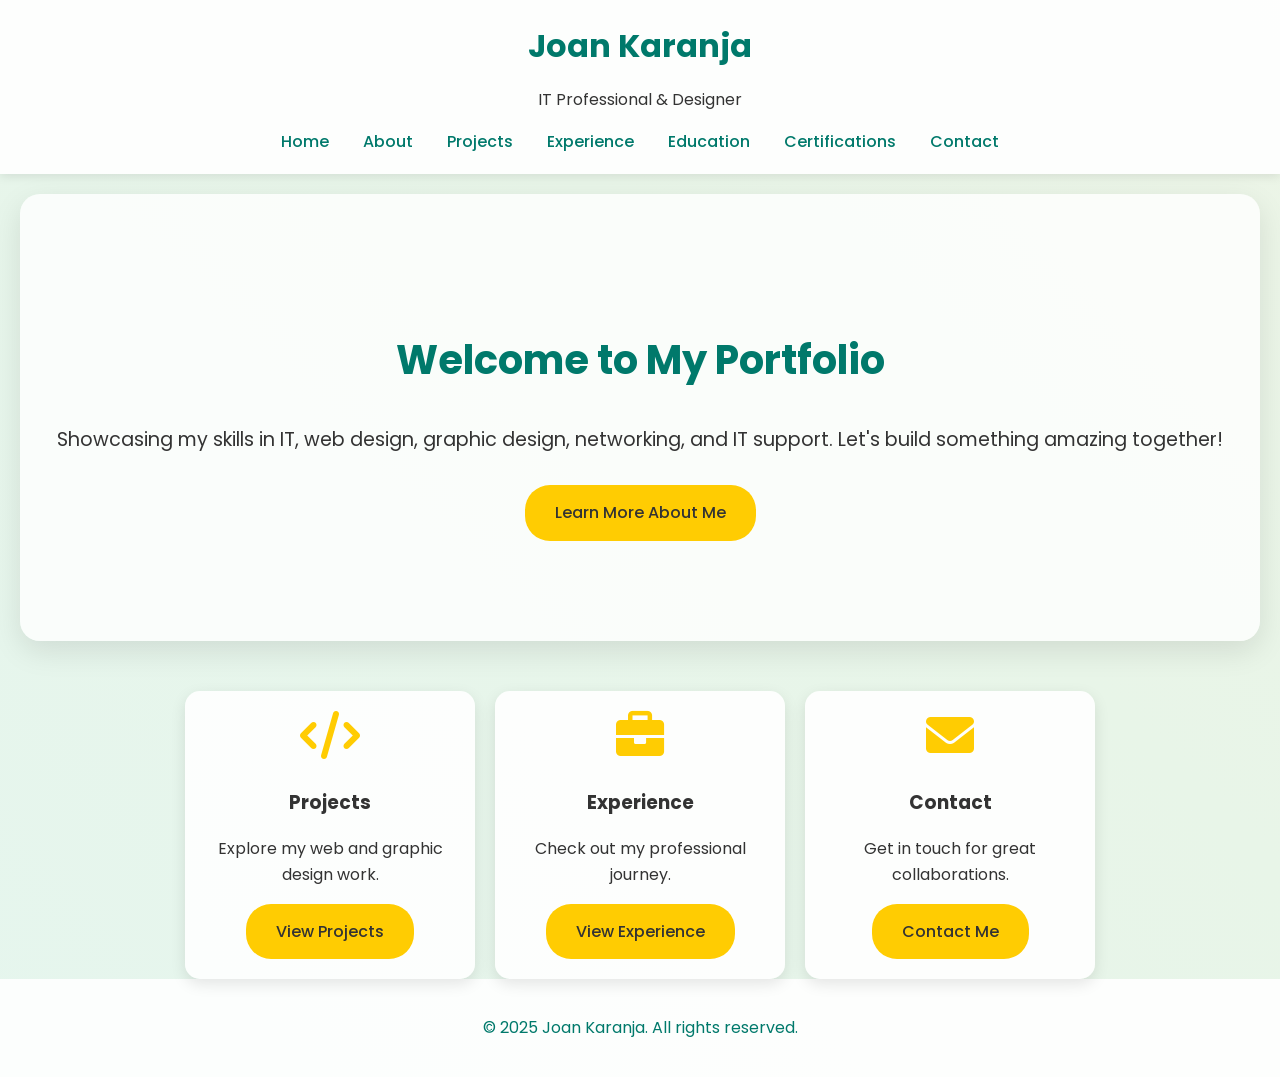
==== index.html @ 4b9d515a "Update index.html" ====
<!DOCTYPE html>
<html lang="en">
<head>
    <meta charset="UTF-8">
    <meta name="viewport" content="width=device-width, initial-scale=1.0">
    <title>Your Portfolio - Home</title>
    <link href="https://fonts.googleapis.com/css2?family=Poppins:wght@300;400;500;700&display=swap" rel="stylesheet">
    <link rel="stylesheet" href="https://cdnjs.cloudflare.com/ajax/libs/font-awesome/6.0.0/css/all.min.css">
    <style>
        body {
            font-family: 'Poppins', sans-serif;
            margin: 0;
            padding: 0;
            color: #333;
            line-height: 1.6;
            background: linear-gradient(45deg, #e0f7fa, #e8f5e8, #fff3e0);
            background-size: 400% 400%;
            animation: gradientShift 10s ease infinite;
            overflow-x: hidden;
        }
        @keyframes gradientShift {
            0% { background-position: 0% 50%; }
            50% { background-position: 100% 50%; }
            100% { background-position: 0% 50%; }
        }
        header {
            background-color: rgba(255, 255, 255, 0.9);
            padding: 20px;
            text-align: center;
            box-shadow: 0 2px 10px rgba(0,0,0,0.1);
            position: sticky;
            top: 0;
            z-index: 100;
        }
        header h1 {
            margin: 0;
            color: #00796b;
        }
        nav {
            margin-top: 10px;
        }
        nav a {
            margin: 0 15px;
            text-decoration: none;
            color: #00796b;
            font-weight: 500;
            transition: color 0.3s, transform 0.3s;
        }
        nav a:hover {
            color: #ffcc02;
            transform: scale(1.1);
        }
        .hero {
            text-align: center;
            padding: 100px 20px;
            background: rgba(255, 255, 255, 0.8);
            margin: 20px;
            border-radius: 20px;
            box-shadow: 0 10px 30px rgba(0,0,0,0.1);
            animation: fadeInUp 1s ease-out;
        }
        @keyframes fadeInUp {
            from { opacity: 0; transform: translateY(30px); }
            to { opacity: 1; transform: translateY(0); }
        }
        .hero h2 {
            font-size: 2.5em;
            color: #00796b;
        }
        .hero p {
            font-size: 1.2em;
            margin-bottom: 30px;
        }
        .btn {
            display: inline-block;
            padding: 15px 30px;
            background-color: #ffcc02;
            color: #333;
            text-decoration: none;
            border-radius: 25px;
            font-weight: 500;
            transition: background-color 0.3s, transform 0.3s;
        }
        .btn:hover {
            background-color: #ffb300;
            transform: translateY(-3px);
        }
        .quick-links {
            display: flex;
            justify-content: center;
            gap: 20px;
            margin-top: 50px;
            flex-wrap: wrap;
        }
        .link-card {
            background: rgba(255, 255, 255, 0.9);
            padding: 20px;
            border-radius: 15px;
            width: 250px;
            text-align: center;
            box-shadow: 0 5px 15px rgba(0,0,0,0.1);
            transition: transform 0.3s, box-shadow 0.3s;
        }
        .link-card:hover {
            transform: translateY(-5px);
            box-shadow: 0 10px 25px rgba(0,0,0,0.2);
        }
        .link-card i {
            font-size: 3em;
            color: #ffcc02;
            margin-bottom: 10px;
        }
        footer {
            background-color: rgba(255, 255, 255, 0.9);
            text-align: center;
            padding: 20px;
            color: #00796b;
        }
    </style>
</head>
<body>
    <header>
        <h1>Joan Karanja</h1>
        <p>IT Professional & Designer</p>
        <nav>
            <a href="index.html">Home</a>
            <a href="about.html">About</a>
            <a href="projects.html">Projects</a>
            <a href="experience.html">Experience</a>
            <a href="education.html">Education</a>
            <a href="certifications.html">Certifications</a>
            <a href="contact.html">Contact</a>
        </nav>
    </header>

    <section class="hero">
        <h2>Welcome to My Portfolio</h2>
        <p>Showcasing my skills in IT, web design, graphic design, networking, and IT support. Let's build something amazing together!</p>
        <a href="aboutme.html" class="btn">Learn More About Me</a>
    </section>

    <section class="quick-links">
        <div class="link-card">
            <i class="fas fa-code"></i>
            <h3>Projects</h3>
            <p>Explore my web and graphic design work.</p>
            <a href="projects.html" class="btn">View Projects</a>
        </div>
        <div class="link-card">
            <i class="fas fa-briefcase"></i>
            <h3>Experience</h3>
            <p>Check out my professional journey.</p>
            <a href="experience.html" class="btn">View Experience</a>
        </div>
        <div class="link-card">
            <i class="fas fa-envelope"></i>
            <h3>Contact</h3>
            <p>Get in touch for great collaborations.</p>
            <a href="contact.html" class="btn">Contact Me</a>
        </div>
    </section>

    <footer>
        <p>&copy; 2025 Joan Karanja. All rights reserved.</p>
    </footer>
</body>

</html>
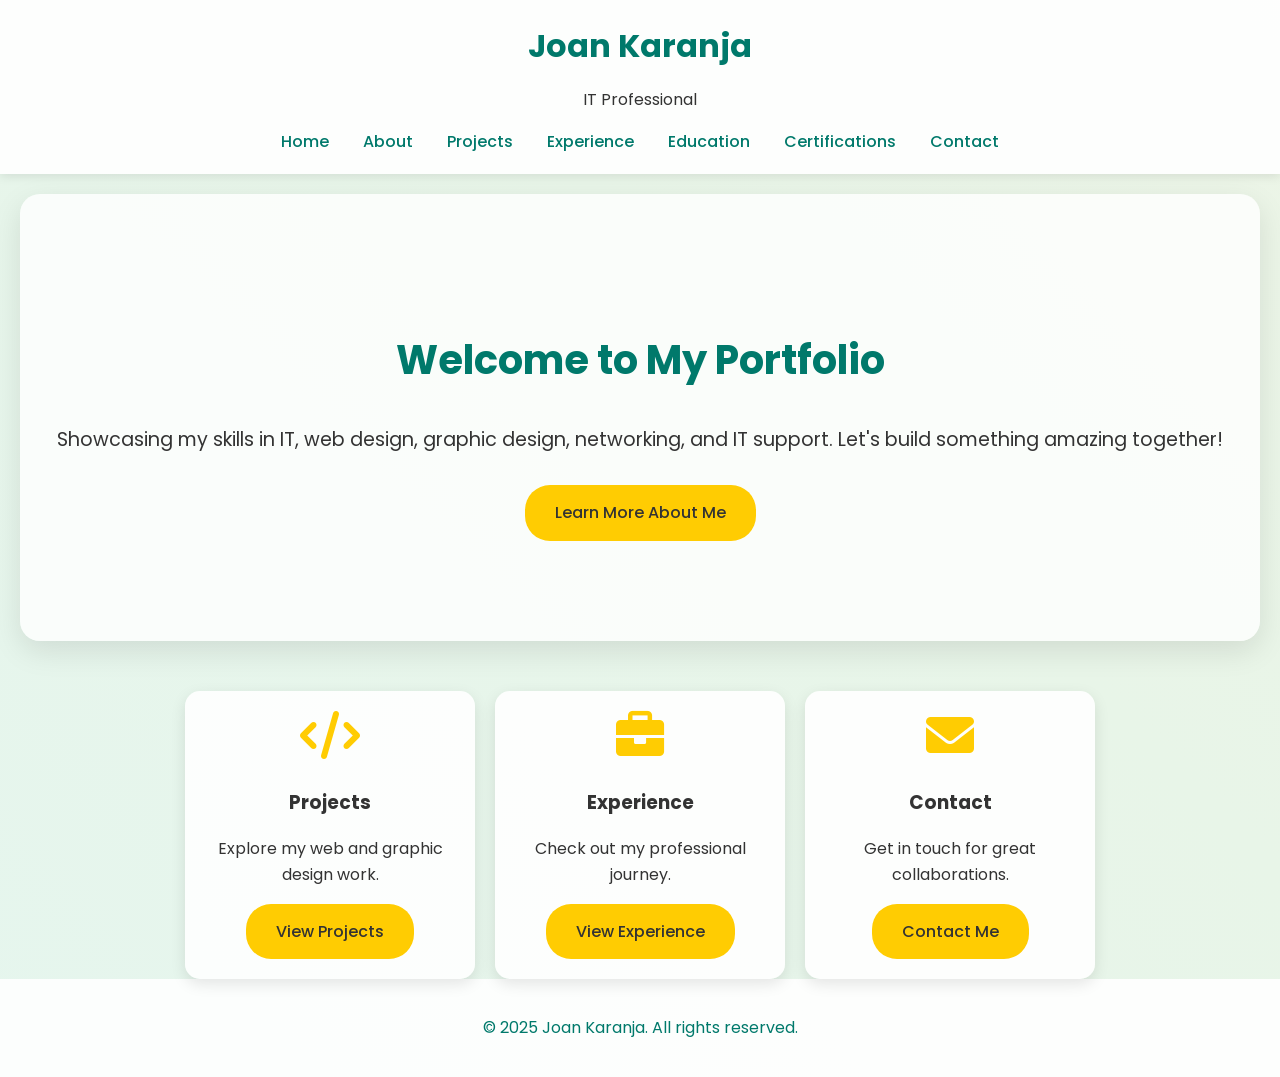
==== commit adbf863a: "Update index.html" ====
--- a/index.html
+++ b/index.html
@@ -121,7 +121,7 @@
 <body>
     <header>
         <h1>Joan Karanja</h1>
-        <p>IT Professional & Designer</p>
+        <p>IT Professional </p>
         <nav>
             <a href="index.html">Home</a>
             <a href="about.html">About</a>
@@ -166,3 +166,4 @@
 </body>
 
 </html>
+
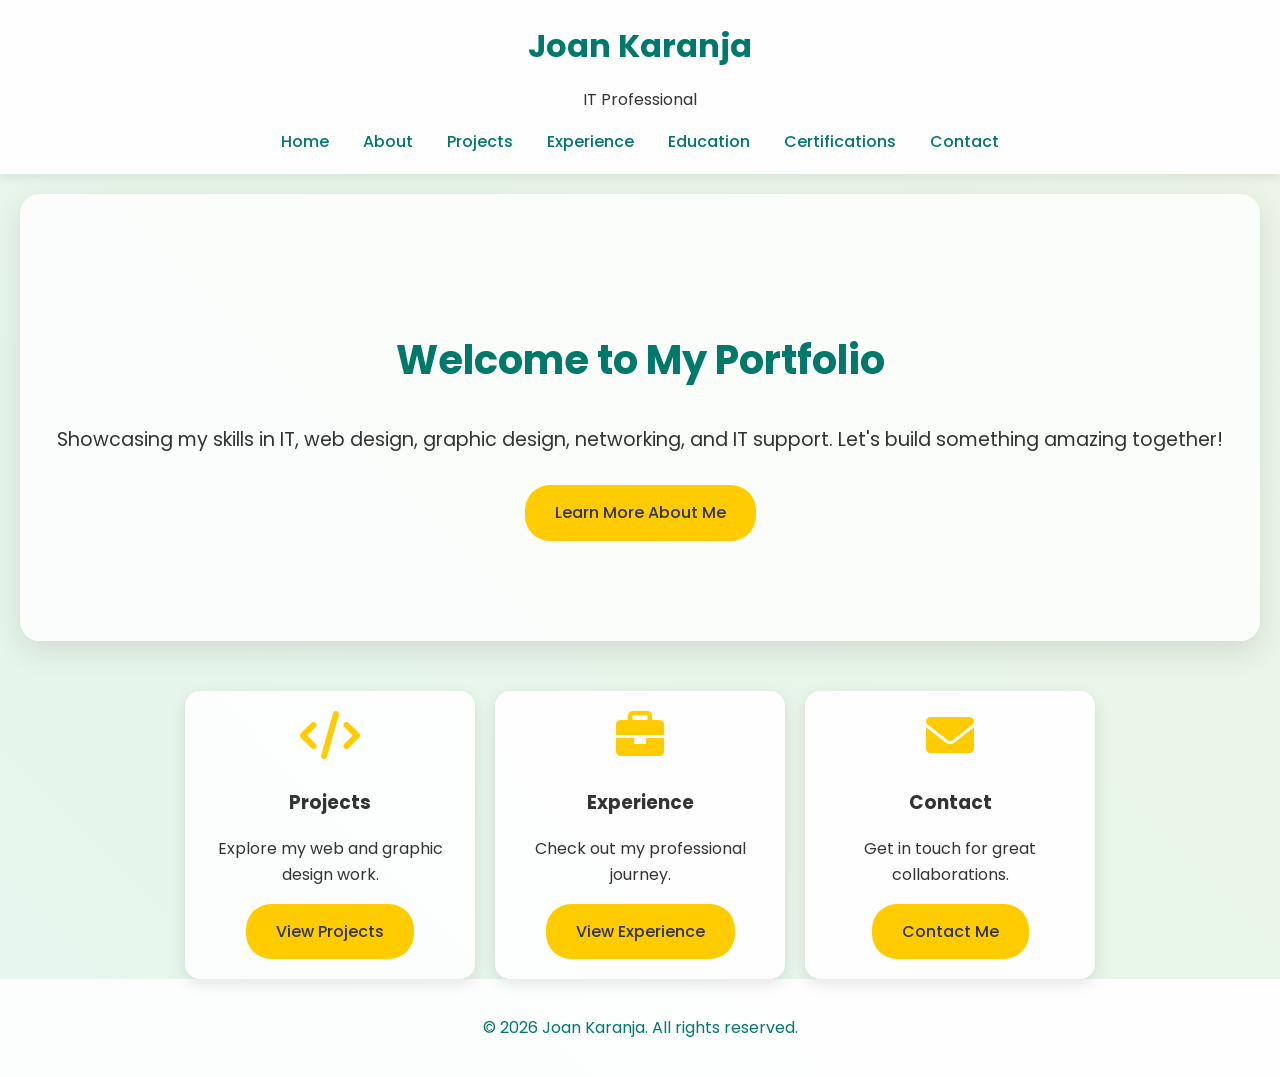
==== commit e11d22a9: "Update index.html" ====
--- a/index.html
+++ b/index.html
@@ -161,7 +161,7 @@
     </section>
 
     <footer>
-        <p>&copy; 2025 Joan Karanja. All rights reserved.</p>
+         <p>&copy; <script>document.write(new Date().getFullYear())</script> Joan Karanja. All rights reserved.</p>
     </footer>
 </body>
 
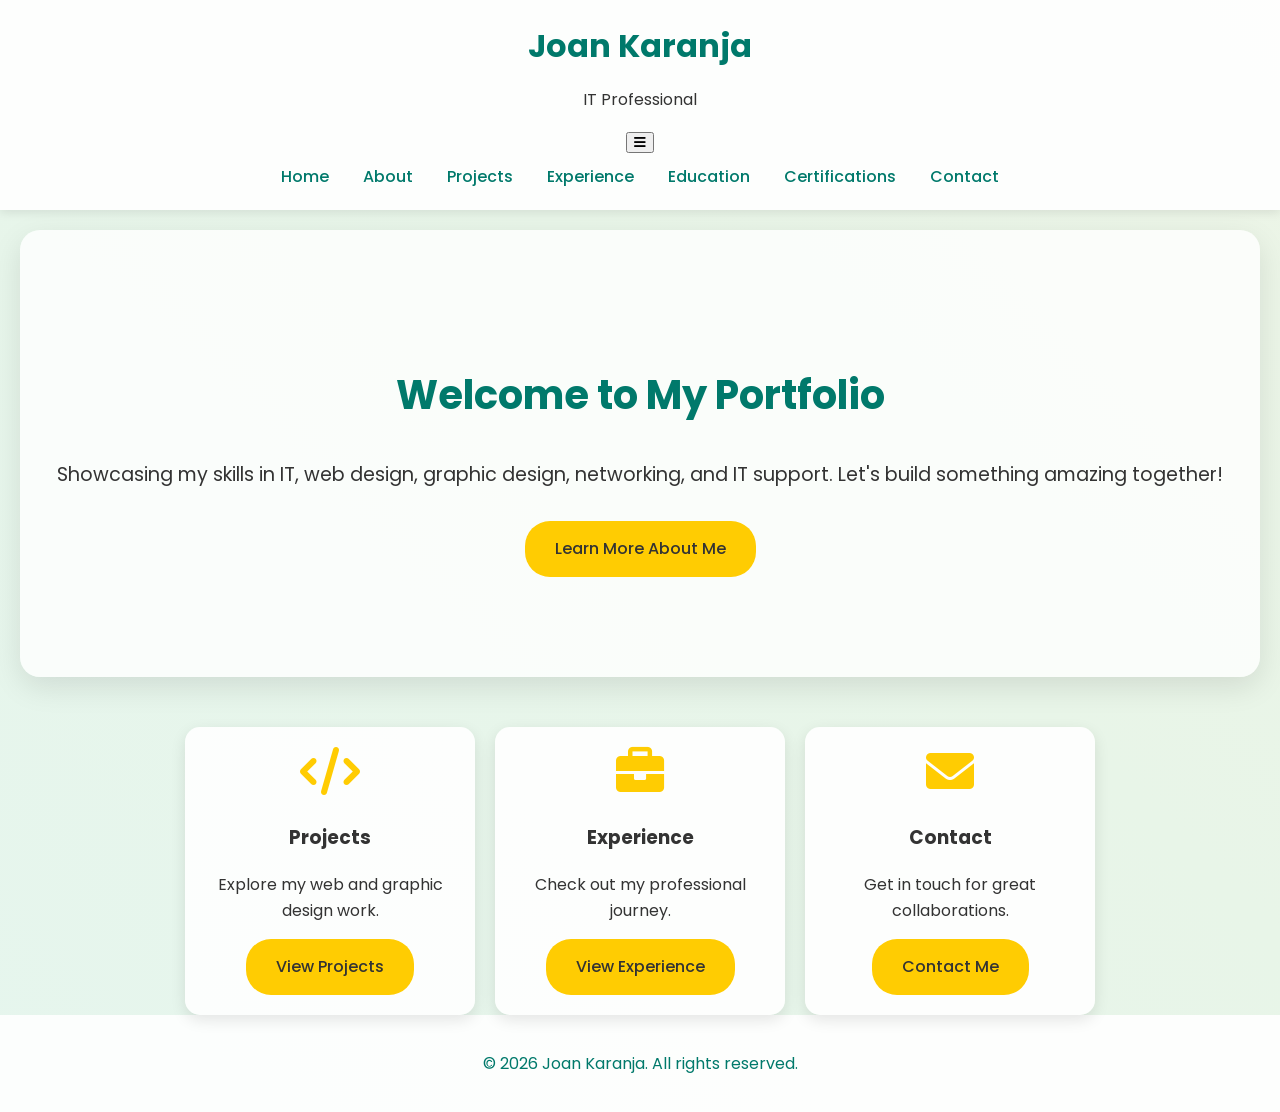
==== commit 13491de7: "Enhance header with logo and menu toggle Updated the header section to include a logo and menu toggl" ====
--- a/index.html
+++ b/index.html
@@ -120,9 +120,18 @@
 </head>
 <body>
     <header>
-        <h1>Joan Karanja</h1>
-        <p>IT Professional </p>
-        <nav>
+    <div class="header-container">
+
+        <div class="logo">
+            <h1>Joan Karanja</h1>
+            <p>IT Professional</p>
+        </div>
+
+        <button class="menu-toggle">
+            <i class="fas fa-bars"></i>
+        </button>
+
+        <nav id="navbar">
             <a href="index.html">Home</a>
             <a href="about.html">About</a>
             <a href="projects.html">Projects</a>
@@ -131,7 +140,9 @@
             <a href="certifications.html">Certifications</a>
             <a href="contact.html">Contact</a>
         </nav>
-    </header>
+
+    </div>
+</header>
 
     <section class="hero">
         <h2>Welcome to My Portfolio</h2>
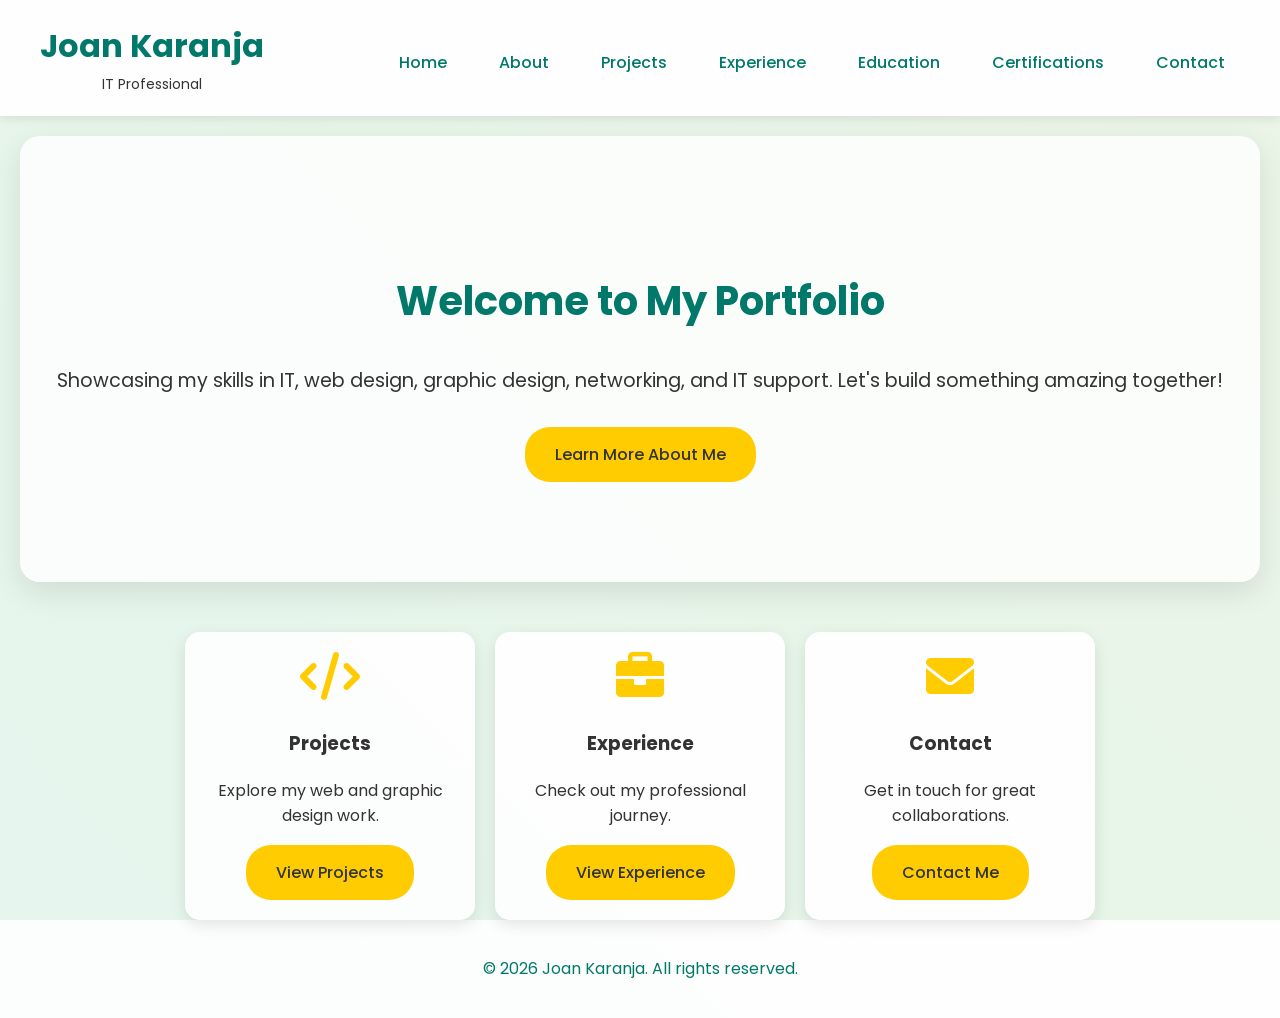
==== commit fcfe595a: "Include responsive.css for better responsiveness Added responsive.css for improved layout on various" ====
--- a/index.html
+++ b/index.html
@@ -6,6 +6,7 @@
     <title>Your Portfolio - Home</title>
     <link href="https://fonts.googleapis.com/css2?family=Poppins:wght@300;400;500;700&display=swap" rel="stylesheet">
     <link rel="stylesheet" href="https://cdnjs.cloudflare.com/ajax/libs/font-awesome/6.0.0/css/all.min.css">
+    <link rel="stylesheet" href="responsive.css">
     <style>
         body {
             font-family: 'Poppins', sans-serif;
@@ -174,6 +175,8 @@
     <footer>
          <p>&copy; <script>document.write(new Date().getFullYear())</script> Joan Karanja. All rights reserved.</p>
     </footer>
+
+    <script src="script.js"></script>
 </body>
 
 </html>
--- a/responsive.css
+++ b/responsive.css
@@ -0,0 +1,158 @@
+/* ==========================
+   RESPONSIVE HEADER
+========================== */
+
+.header-container{
+    max-width:1200px;
+    margin:auto;
+    display:flex;
+    justify-content:space-between;
+    align-items:center;
+    padding:0 20px;
+}
+
+.logo h1{
+    margin:0;
+}
+
+.logo p{
+    margin:2px 0 0;
+    font-size:14px;
+}
+
+.menu-toggle{
+    display:none;
+    border:none;
+    background:none;
+    font-size:28px;
+    cursor:pointer;
+    color:#00796b;
+}
+
+nav{
+    display:flex;
+    gap:22px;
+    align-items:center;
+}
+
+nav a{
+    text-decoration:none;
+}
+
+/* ==========================
+   TABLETS
+========================== */
+
+@media(max-width:992px){
+
+.hero{
+    padding:70px 25px;
+}
+
+.hero h2{
+    font-size:2rem;
+}
+
+.quick-links{
+    gap:15px;
+}
+
+.link-card{
+    width:220px;
+}
+
+}
+
+/* ==========================
+   MOBILE
+========================== */
+
+@media(max-width:768px){
+
+.menu-toggle{
+    display:block;
+}
+
+nav{
+    position:absolute;
+    top:100%;
+    left:0;
+    width:100%;
+    background:white;
+
+    display:none;
+    flex-direction:column;
+    align-items:center;
+
+    padding:15px 0;
+
+    box-shadow:0 5px 15px rgba(0,0,0,.1);
+}
+
+nav.active{
+    display:flex;
+}
+
+nav a{
+    padding:14px;
+    width:100%;
+    text-align:center;
+}
+
+.hero{
+    margin:15px;
+    padding:55px 20px;
+}
+
+.hero h2{
+    font-size:1.8rem;
+}
+
+.hero p{
+    font-size:1rem;
+}
+
+.quick-links{
+    flex-direction:column;
+    align-items:center;
+}
+
+.link-card{
+    width:90%;
+    max-width:350px;
+}
+
+.btn{
+    display:inline-block;
+    width:auto;
+}
+
+}
+
+/* ==========================
+   VERY SMALL PHONES
+========================== */
+
+@media(max-width:480px){
+
+header{
+    padding:15px;
+}
+
+.logo h1{
+    font-size:24px;
+}
+
+.hero h2{
+    font-size:1.5rem;
+}
+
+.hero p{
+    font-size:.95rem;
+}
+
+footer{
+    font-size:14px;
+}
+
+}
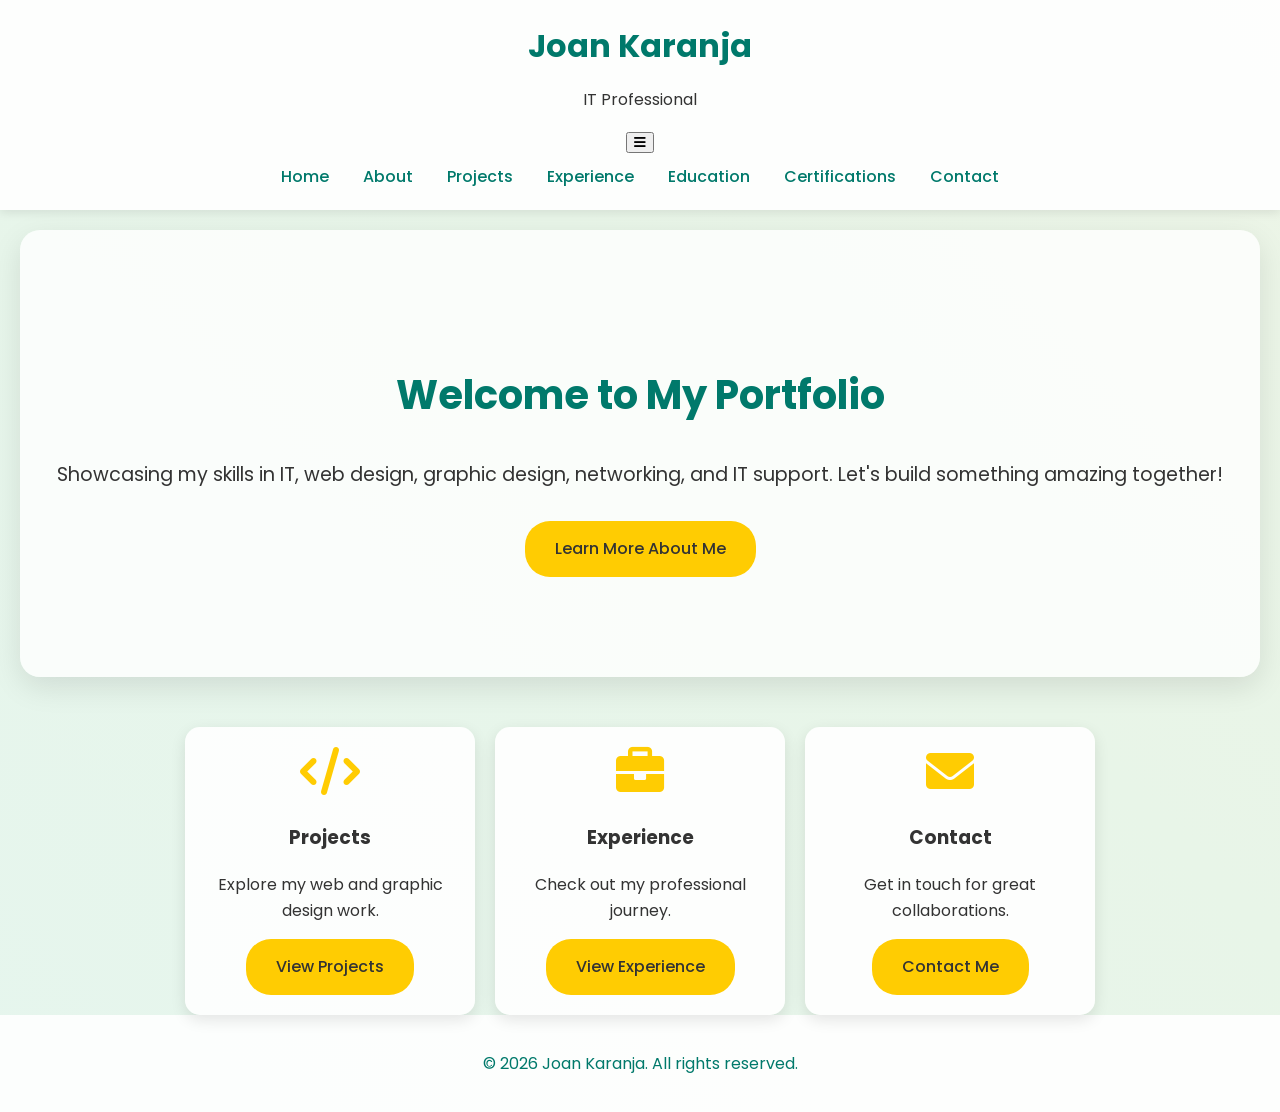
==== commit d34cc2fa: "Update index.html" ====
--- a/index.html
+++ b/index.html
@@ -6,7 +6,7 @@
     <title>Your Portfolio - Home</title>
     <link href="https://fonts.googleapis.com/css2?family=Poppins:wght@300;400;500;700&display=swap" rel="stylesheet">
     <link rel="stylesheet" href="https://cdnjs.cloudflare.com/ajax/libs/font-awesome/6.0.0/css/all.min.css">
-    <link rel="stylesheet" href="responsive.css">
+  
     <style>
         body {
             font-family: 'Poppins', sans-serif;
@@ -176,7 +176,7 @@
          <p>&copy; <script>document.write(new Date().getFullYear())</script> Joan Karanja. All rights reserved.</p>
     </footer>
 
-    <script src="script.js"></script>
+    
 </body>
 
 </html>
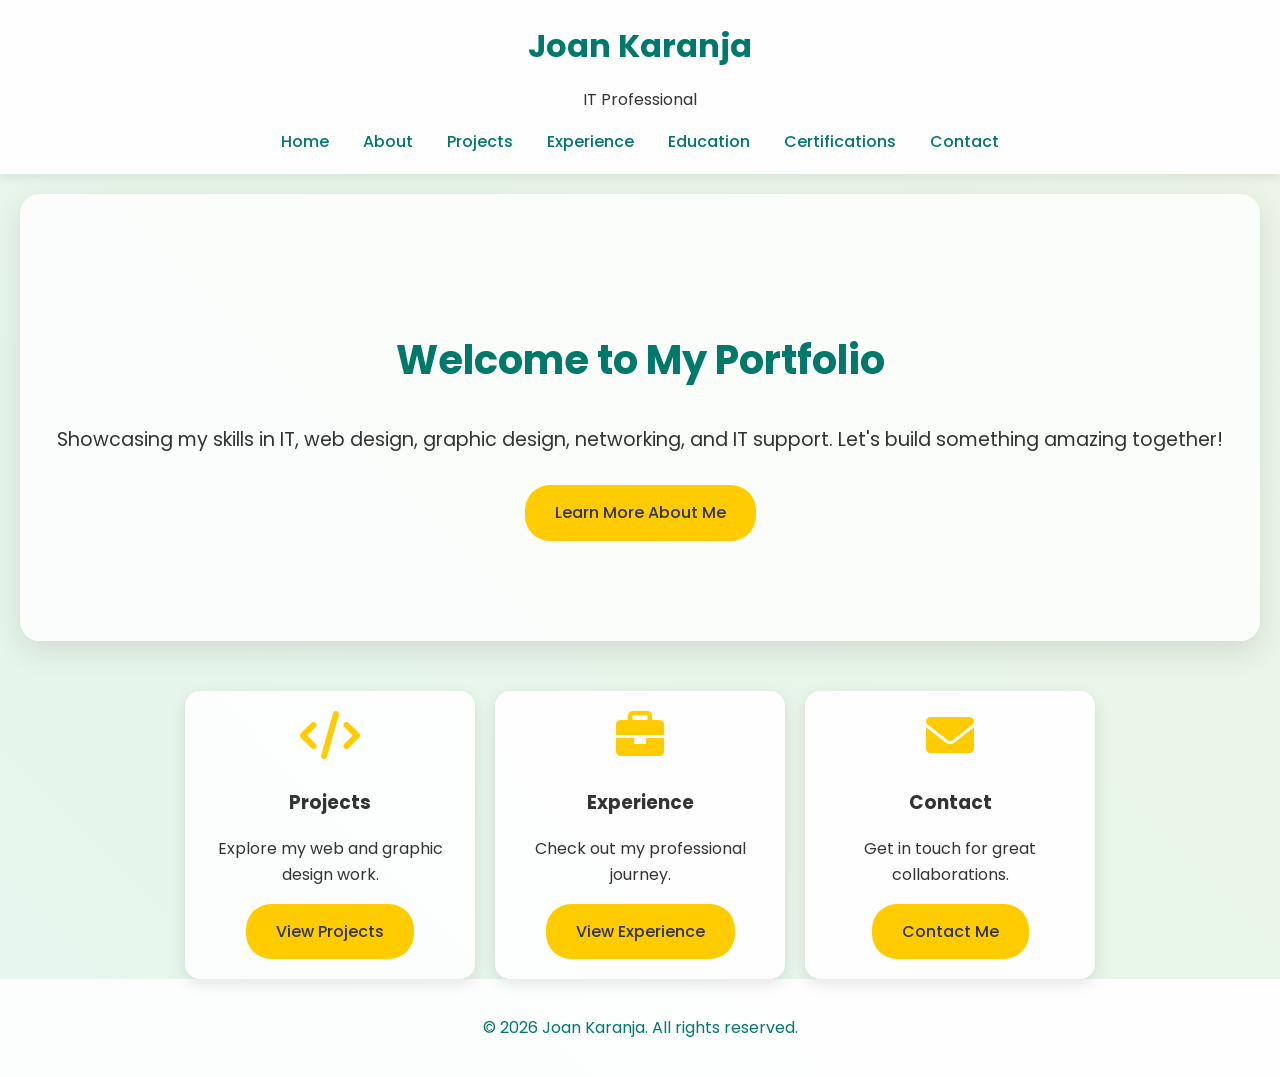
==== commit fff672f6: "Update index.html" ====
--- a/index.html
+++ b/index.html
@@ -121,18 +121,9 @@
 </head>
 <body>
     <header>
-    <div class="header-container">
-
-        <div class="logo">
-            <h1>Joan Karanja</h1>
-            <p>IT Professional</p>
-        </div>
-
-        <button class="menu-toggle">
-            <i class="fas fa-bars"></i>
-        </button>
-
-        <nav id="navbar">
+        <h1>Joan Karanja</h1>
+        <p>IT Professional </p>
+        <nav>
             <a href="index.html">Home</a>
             <a href="about.html">About</a>
             <a href="projects.html">Projects</a>
@@ -141,9 +132,7 @@
             <a href="certifications.html">Certifications</a>
             <a href="contact.html">Contact</a>
         </nav>
-
-    </div>
-</header>
+    </header>
 
     <section class="hero">
         <h2>Welcome to My Portfolio</h2>
